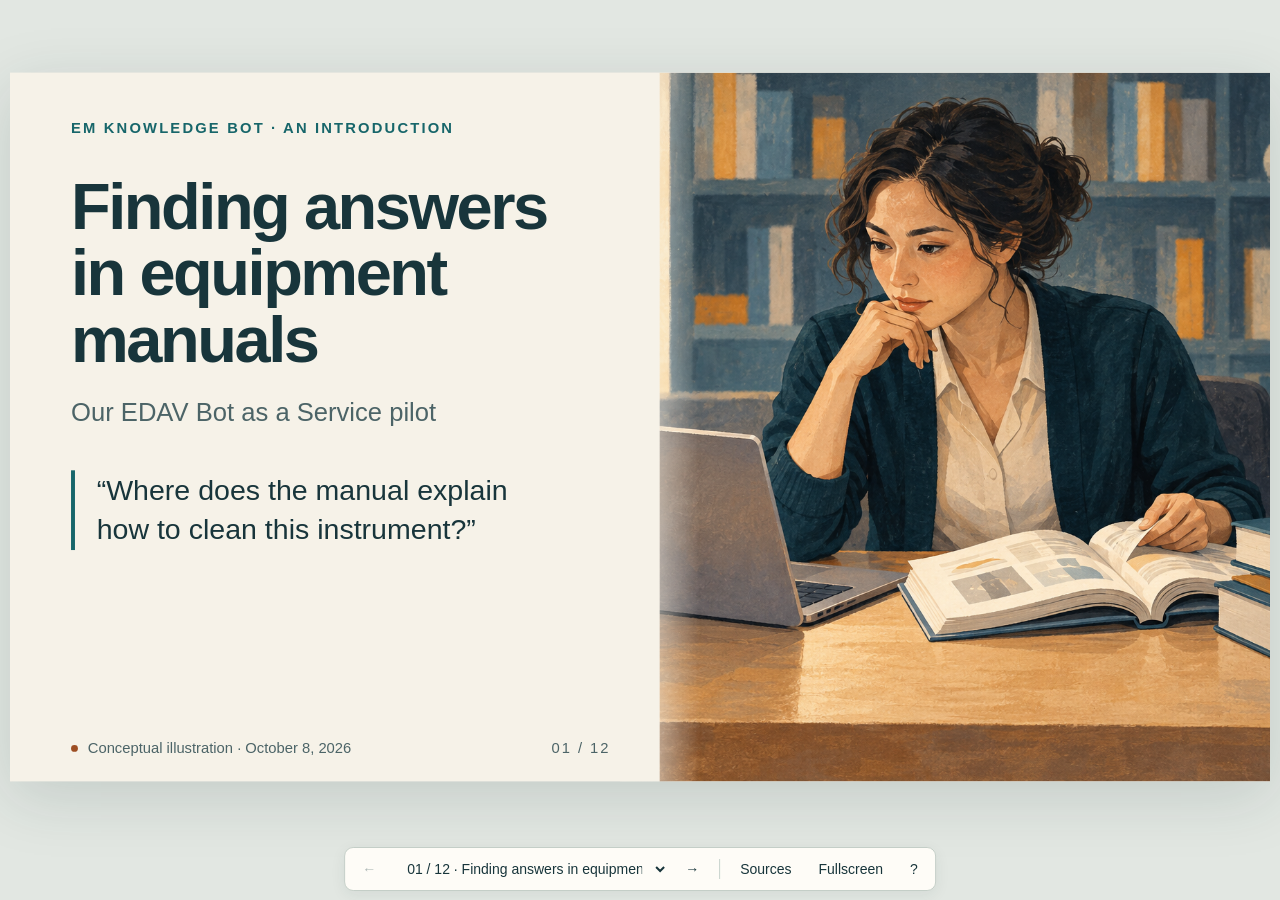
==== ppt/ppt_BAAS/index.html @ 98512a7e "Build audience-only BaaS HTML deck under ppt/ppt_BAAS (#22)" ====
<!doctype html>
<html lang="en">
<head>
  <meta charset="utf-8">
  <meta name="viewport" content="width=device-width, initial-scale=1">
  <meta name="color-scheme" content="light">
  <meta name="description" content="A beginner-friendly introduction to apps, chatbots, EDAV Bot as a Service, and the equipment-manual pilot.">
  <title>Finding answers in equipment manuals · EDAV BaaS</title>
  <style>:root{--paper:#f6f2e8;--ink:#18353b;--muted:#4c6467;--teal:#17666a;--teal-light:#dcecea;--amber:#9d4e23;--line:#c7d2cc;--white:#fffdf8;--scale:1;font-family:"Segoe UI",Arial,sans-serif;color:var(--ink);background:#e2e7e2}
*{box-sizing:border-box}html,body{margin:0;min-height:100%}button,select{font:inherit}button,a,select{-webkit-tap-highlight-color:transparent}button{cursor:pointer}a{color:var(--teal)}button:focus-visible,select:focus-visible,a:focus-visible{outline:3px solid #bc681e;outline-offset:4px}button:disabled{opacity:.35;cursor:default}
.slide{position:relative;width:1280px;height:720px;padding:44px 62px 50px;background:var(--paper);overflow:hidden;isolation:isolate}.no-js .slide{margin:24px auto}.enhanced{height:100vh;overflow:hidden}.enhanced #deck{position:fixed;width:1280px;height:720px;left:50%;top:calc(50% - 23px);transform:translate(-50%,-50%) scale(var(--scale));transform-origin:center;box-shadow:0 16px 60px #1b343326}.enhanced .slide{display:none}.enhanced .slide.active{display:flex;flex-direction:column}.no-js .slide{display:flex;flex-direction:column}.no-js .reveal[hidden]{display:block}
.kicker{font-size:15px;line-height:1.3;letter-spacing:2.2px;font-weight:700;text-transform:uppercase;color:var(--teal);margin:0 0 15px}h1,h2,h3,p,figure,blockquote{margin:0}h1,h2{font-size:48px;line-height:1.1;letter-spacing:-1.8px;font-weight:650;max-width:1140px}h3{font-size:29px;line-height:1.2;font-weight:650}p{font-size:26px;line-height:1.4}.subtitle{font-size:23px;line-height:1.35;color:var(--muted);margin-top:12px;max-width:1050px}.body{flex:1;min-height:0;margin-top:28px;display:flex;flex-direction:column;justify-content:center}.slide-footer{position:absolute;bottom:24px;left:62px;right:62px;display:flex;align-items:center;justify-content:space-between;gap:24px;font-size:15px;color:var(--muted);line-height:1.25}.slide-footer a{font-size:15px;text-decoration:underline;text-underline-offset:3px}.folio{font-variant-numeric:tabular-nums;letter-spacing:2px}.status{display:flex;align-items:center;gap:10px}.status:before{content:"";width:7px;height:7px;flex:none;border-radius:50%;background:var(--amber)}.note{font-size:20px;line-height:1.4;color:var(--muted)}.emphasis{color:var(--teal);font-weight:650}.amber{color:var(--amber)}.rule{border-top:1px solid var(--line);margin-top:24px;padding-top:22px}.large{font-size:34px;line-height:1.28}.quiet{color:var(--muted)}
.cover{padding-top:46px}.cover-copy{width:510px;position:relative;z-index:1}.cover h1{font-size:66px;line-height:1.03;letter-spacing:-2.5px;margin-top:37px}.cover .subtitle{font-size:26px;margin-top:22px;width:440px}.cover-question{margin-top:40px;font-size:29px;line-height:1.4;max-width:470px;padding-left:22px;border-left:4px solid var(--teal)}.hero{position:absolute;right:0;top:0;width:620px;height:720px;object-fit:cover;object-position:54% center;z-index:-1}.cover:after{content:"";position:absolute;top:0;bottom:0;left:620px;width:80px;background:linear-gradient(90deg,var(--paper),transparent);z-index:-1}.cover .slide-footer{right:670px}.cover .slide-footer .status{max-width:370px}
.two-col{display:grid;grid-template-columns:1fr 1fr;gap:48px;align-items:center}.three-col{display:grid;grid-template-columns:repeat(3,1fr);gap:30px}.statement{padding:28px 0;border-top:2px solid var(--teal)}.statement p{margin-top:13px}.number{font-size:17px;letter-spacing:1.5px;color:var(--teal);font-weight:700;display:block;margin-bottom:12px}.question{font-size:36px;line-height:1.28;letter-spacing:-.6px}.conversation{border-left:4px solid var(--teal);padding:22px 28px;background:var(--white)}.conversation .label{font-size:16px;letter-spacing:1.8px;text-transform:uppercase;font-weight:700;color:var(--teal);margin-bottom:12px}.conversation p{font-size:31px;line-height:1.3}.conversation.answer{background:var(--teal-light);margin-top:20px}.reveal-action{align-self:flex-start;font-size:20px;padding:12px 20px;border:1px solid var(--teal);border-radius:4px;color:var(--teal);background:transparent;margin-top:20px}.reveal-action:hover{background:var(--teal-light)}.reveal-action[aria-expanded="true"]{display:none}.prompt-note{margin-top:20px;font-size:21px;color:var(--muted)}.reveal[hidden]{display:none}.reveal{animation:appear .3s ease-out}@keyframes appear{from{opacity:0;transform:translateY(7px)}to{opacity:1;transform:translateY(0)}}
.app-window{border:2px solid var(--ink);border-radius:12px;background:var(--white);padding:24px 28px;box-shadow:12px 12px 0 var(--teal-light)}.app-heading{font-size:18px;color:var(--muted);padding-bottom:18px;border-bottom:1px solid var(--line)}.app-line{display:flex;align-items:center;gap:20px;padding:20px 0;font-size:25px}.step-number{width:40px;height:40px;display:flex;align-items:center;justify-content:center;border:1px solid var(--teal);color:var(--teal);border-radius:50%;font-size:21px;flex:none}.input-example{font-size:24px;border:1px solid var(--line);padding:14px;margin-top:18px}.button-example{display:inline-block;background:var(--teal);color:white;font-size:21px;padding:10px 30px;margin-top:14px;border-radius:4px}.definition{font-size:35px;line-height:1.3}.definition+.definition{margin-top:27px}.side-rule{padding-left:28px;border-left:3px solid var(--teal)}
table{border-collapse:collapse;width:100%;table-layout:fixed}th{text-align:left;font-size:16px;letter-spacing:1.1px;text-transform:uppercase;color:var(--teal);padding:0 20px 16px 0;border-bottom:2px solid var(--teal);vertical-align:bottom}td{font-size:25px;line-height:1.3;padding:22px 20px 22px 0;border-bottom:1px solid var(--line);vertical-align:top}td:first-child{font-weight:650}th:last-child,td:last-child{padding-right:0}.terms th:first-child{width:23%}.terms th:nth-child(2){width:44%}.terms td:first-child{font-size:29px}.table-caption{font-size:24px;margin-top:25px}.compact td{font-size:23px;padding-top:17px;padding-bottom:17px}.compact th:first-child{width:37%}.compact th:nth-child(2){width:36%}.responsibilities td{font-size:24px;padding-top:19px;padding-bottom:19px}.status-table td{font-size:25px}.status-table th{font-size:18px}.status-table th:last-child{color:var(--amber)}
.library-layout{display:grid;grid-template-columns:420px 1fr;gap:62px;align-items:center}.library-concept{font-size:55px;line-height:1.12;letter-spacing:-1.6px}.library-concept em{font-style:normal;color:var(--teal)}.role-list{list-style:none;margin:0;padding:0}.role-list li{display:grid;grid-template-columns:145px 1fr;gap:18px;padding:14px 0;border-bottom:1px solid var(--line);font-size:24px}.role-list strong{font-weight:650;color:var(--teal)}.library-limit{margin-top:26px;font-size:21px;color:var(--muted)}
.relationship{display:grid;grid-template-columns:170px 1fr 60px 1fr;gap:16px;align-items:center}.person-role{text-align:center}.person-role .human-word{font-size:33px;font-weight:650}.person-role p{font-size:20px;margin-top:10px}.container-box{border:2px solid var(--teal);padding:23px 25px;min-height:245px;display:flex;flex-direction:column;justify-content:space-between}.container-box h3{font-size:29px}.embedded{background:var(--teal-light);padding:22px;margin-top:18px;font-size:28px}.connector{font-size:39px;color:var(--teal);text-align:center}.service-box{background:var(--ink);border-color:var(--ink);color:var(--white)}.service-box .embedded{color:var(--ink);background:#e9dfc8}.relationship-bottom{display:flex;justify-content:space-between;align-items:center;padding:24px 0 0 186px;gap:25px}.relationship-bottom p{font-size:21px}.manual-input{border-bottom:3px solid var(--amber);padding-bottom:10px}.return-path{margin-top:25px;color:var(--teal);font-size:25px;border-top:1px solid var(--line);padding-top:16px}
.lane{display:grid;grid-template-columns:165px 1fr;gap:20px;align-items:center;padding:22px 0;border-bottom:1px solid var(--line)}.lane-label{font-size:25px;font-weight:650}.steps{display:flex;align-items:center;justify-content:space-between;gap:13px}.step{flex:1;font-size:24px;line-height:1.27}.step-arrow{font-size:24px;color:var(--teal)}.lane.question-lane{background:var(--teal-light);margin:15px -20px 0;padding:24px 20px;border:0}.question-lane .step{font-size:23px}.gap-message{font-size:25px;color:var(--amber);margin-top:27px}.flow-caption{margin-top:21px;font-size:20px;color:var(--muted)}
.source-demo{display:grid;grid-template-columns:1fr 45px 1fr;align-items:center;gap:16px}.answer-outline{border-top:3px solid var(--teal);padding:22px 0}.answer-outline p{font-size:27px;margin-top:15px}.document{background:var(--white);border:1px solid var(--line);padding:26px 24px;transform:rotate(1deg);box-shadow:8px 8px 0 #e8dfcd}.document-label{font-size:16px;text-transform:uppercase;letter-spacing:1.3px;color:var(--muted)}.passage{font-size:27px;line-height:1.35;background:#efe3bd;padding:18px 14px;margin-top:24px}.document .note{margin-top:22px;font-size:18px}.checks{list-style:none;padding:0;margin:0}.checks li{font-size:26px;line-height:1.32;padding:16px 0;border-bottom:1px solid var(--line);display:flex;gap:15px}.checks span{color:var(--teal);font-weight:650}.source-caveat{margin-top:28px;font-size:21px;color:var(--muted)}
.quiz-prompt{display:flex;justify-content:space-between;align-items:center;gap:24px;margin-bottom:22px}.quiz-prompt p{font-size:25px}.quiz-options{display:flex;gap:10px;flex-shrink:0}.quiz-options button{font-size:18px;background:transparent;border:1px solid var(--teal);color:var(--teal);padding:10px 13px;border-radius:3px}.quiz-options button:hover,.quiz-options button[aria-pressed="true"]{color:var(--white);background:var(--teal)}.quiz-result{font-size:20px;color:var(--teal);margin:0 0 20px;min-height:27px}.evaluation{margin-top:26px;display:flex;gap:30px;align-items:center;font-size:26px}.evaluation .label{font-size:17px;color:var(--muted);text-transform:uppercase;letter-spacing:1px}.evaluation strong{font-weight:650;color:var(--teal)}
.route{display:grid;grid-template-columns:235px 1fr;gap:20px;padding:23px 0;border-bottom:1px solid var(--line);align-items:center}.route-label{font-size:22px;color:var(--muted)}.route p{font-size:28px}.route .arrow{color:var(--teal);padding:0 10px}.takeaway{margin-top:29px;font-size:32px;line-height:1.25;max-width:1020px}.explanation{margin-top:18px;font-size:24px;line-height:1.4;color:var(--teal)}
.toolbar{display:none}.enhanced .toolbar{display:flex;position:fixed;bottom:9px;left:50%;transform:translateX(-50%);gap:7px;align-items:center;background:#fffdf8f5;border:1px solid #c4cec7;border-radius:9px;padding:5px 7px;box-shadow:0 4px 15px #213c3912;white-space:nowrap}.toolbar button,.toolbar select{border:0;background:transparent;color:var(--ink);font-size:14px;padding:7px 10px;min-height:32px;border-radius:4px}.toolbar button:hover{background:var(--teal-light)}.toolbar select{max-width:275px}.toolbar-separator{height:20px;width:1px;background:var(--line);margin:0 3px}.visually-hidden{position:absolute!important;width:1px;height:1px;padding:0;margin:-1px;overflow:hidden;clip:rect(0,0,0,0);white-space:nowrap;border:0}dialog{max-width:min(760px,90vw);max-height:85vh;overflow:auto;background:var(--white);color:var(--ink);border:1px solid var(--line);padding:30px;border-radius:12px;box-shadow:0 24px 90px #142f3944}dialog::backdrop{background:#142f3980}dialog h2{font-size:29px;letter-spacing:-.5px}dialog p,dialog li{font-size:18px;line-height:1.55}dialog ol{padding-left:25px}dialog li{margin:18px 0}.dialog-top{display:flex;gap:20px;justify-content:space-between;align-items:center;margin-bottom:20px}.dialog-top button{background:transparent;border:0;font-size:30px;color:var(--ink)}.dialog-small{font-size:15px!important;color:var(--muted);border-top:1px solid var(--line);padding-top:18px;margin-top:20px}.source-detail{display:block;color:var(--muted);font-size:16px}.shortcuts{display:grid;grid-template-columns:1fr 1fr;gap:12px;font-size:18px}.shortcuts dt{font-weight:650}.shortcuts dd{margin:0}
@media(prefers-reduced-motion:reduce){.reveal{animation:none}}@media(max-width:640px){.toolbar select{max-width:120px}.toolbar button{padding:7px}.toolbar-separator{display:none}#fullscreen{display:none}}
@media print{@page{size:13.3333in 7.5in;margin:0}html,body{background:white!important;height:auto!important;overflow:visible!important}.enhanced #deck{position:static;transform:none!important;box-shadow:none;width:auto;height:auto}.slide,.enhanced .slide{display:flex!important;flex-direction:column;width:1280px;height:720px;margin:0!important;break-after:page;page-break-after:always;print-color-adjust:exact;-webkit-print-color-adjust:exact}.slide:last-child{break-after:auto;page-break-after:auto}.toolbar,dialog,.reveal-action,.quiz-options,#live-status{display:none!important}.reveal[hidden]{display:block!important}.reveal{animation:none}.quiz-result{display:none}.cover{overflow:hidden}a{color:inherit}.slide-footer a{text-decoration:none}}
</style>
</head>
<body class="no-js">
  <main id="deck" aria-label="Finding answers in equipment manuals">
    <section class="slide cover active" id="s01" data-title="Finding answers in equipment manuals" data-sources="E01,E03" data-scope="A documented pilot purpose, illustrated through a fictional reference-desk scene. No measured benefit or live result is shown.">
  <img class="hero" src="[data-uri]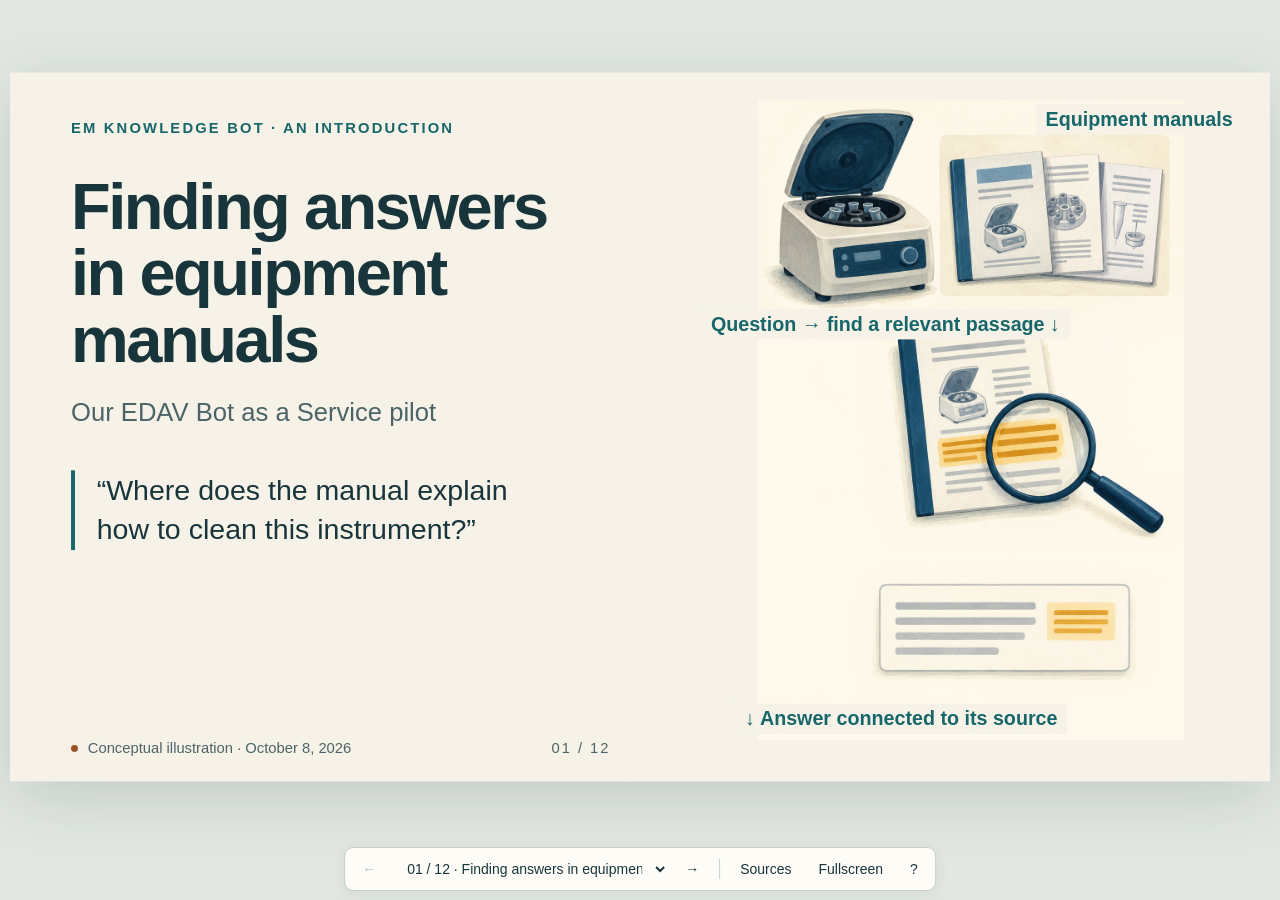
